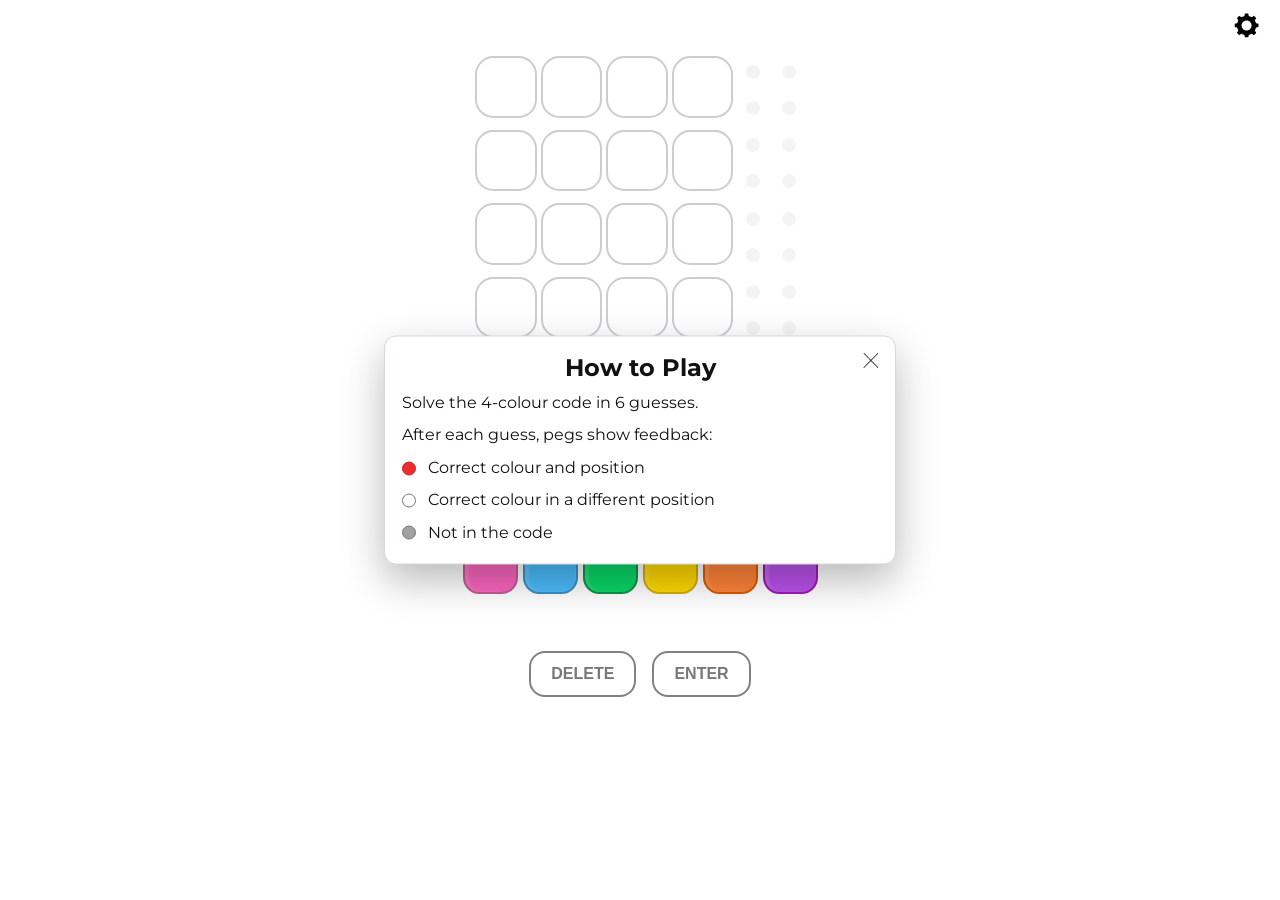
==== game_screens/easy_game.html @ 803e317e "Add share feature to share user results via copying the peg feedback to the clipboard" ====
<!DOCTYPE html>
<html lang="en">

<head>
  <meta charset="UTF-8">
  <meta name="viewport" content="width=device-width, initial-scale=1.0">
  <title>Cryptle-Easy</title>
  <link rel="stylesheet" href="../styles/index.css">
  <link rel="stylesheet" href="../styles/game_styles.css">
  <script src="../scripts/game_logic.js" defer></script>
  <script src="../scripts/game_visuals.js" defer></script>
</head>

<body>
  <div class="container">
    <div class="game-container">
      <header class="toolbar-header">
        <section class="toolbar-section">
          <div class="settings-menu">
            <button class="settings-cog-button" id="settings-cog-button" type="button" aria-label="Open settings menu"
              aria-haspopup="true" aria-expanded="false" aria-controls="settings-dropdown">
              <img class="settings-cog-icon" src="../assets/settings-cog.svg" alt="" aria-hidden="true">
            </button>
            <div class="settings-dropdown hidden" id="settings-dropdown" role="menu" aria-label="Settings">
              <button class="settings-close-button" id="settings-close-button" type="button" aria-label="Close settings menu">
                <img class="settings-close-icon" src="../assets/X.svg" alt="" aria-hidden="true">
              </button>
              <h2>Settings</h2>
              <label class="settings-option" for="dark-mode-toggle">
                <span>Dark mode</span>
                <input id="dark-mode-toggle" type="checkbox" role="menuitemcheckbox">
              </label>
              <label class="settings-option" for="high-contrast-mode-toggle">
                <span class="settings-option-copy">
                  <span class="settings-option-title">High Contrast mode</span>
                  <span class="settings-option-subtitle">Colourblindness and contrast adjustments</span>
                </span>
                <input id="high-contrast-mode-toggle" type="checkbox" role="menuitemcheckbox">
              </label>
              <button class="settings-option settings-link-button" id="how-to-play-button" type="button">
                <span class="settings-option-title">How to Play</span>
              </button>
            </div>
            <div class="settings-dropdown how-to-play-modal hidden" id="how-to-play-modal" role="dialog" aria-modal="true" aria-labelledby="how-to-play-title">
              <button class="settings-close-button" id="how-to-play-close-button" type="button" aria-label="Close how to play">
                <img class="settings-close-icon" src="../assets/X.svg" alt="" aria-hidden="true">
              </button>
              <h2 id="how-to-play-title">How to Play</h2>
              <p>Solve the 4-colour code in 6 guesses.</p>
              <p>After each guess, pegs show feedback:</p>
              <p><span class="how-to-play-peg" data-state="correct" aria-hidden="true"></span> Correct colour and position</p>
              <p><span class="how-to-play-peg" data-state="almost" aria-hidden="true"></span> Correct colour in a different position</p>
              <p><span class="how-to-play-peg" data-state="incorrect" aria-hidden="true"></span> Not in the code</p>
            </div>
          </div>
        </section>
      </header>
      <main class="game-module">
        <div class="game-board-container">
          <div class="game-board">
            <div class="game-row" id="row-1">
              <div class="game-tile-container">
                <div class="game-tile" data-state="empty"></div>
              </div>
              <div class="game-tile-container">
                <div class="game-tile" data-state="empty"></div>
              </div>
              <div class="game-tile-container">
                <div class="game-tile" data-state="empty"></div>
              </div>
              <div class="game-tile-container">
                <div class="game-tile" data-state="empty"></div>
              </div>
              <div class="game-peg-container">
                <div class="game-peg" data-state="empty"></div>
                <div class="game-peg" data-state="empty"></div>
                <div class="game-peg" data-state="empty"></div>
                <div class="game-peg" data-state="empty"></div>
              </div>
            </div>
            <div class="game-row" id="row-2">
              <div class="game-tile-container">
                <div class="game-tile" data-state="empty"></div>
              </div>
              <div class="game-tile-container">
                <div class="game-tile" data-state="empty"></div>
              </div>
              <div class="game-tile-container">
                <div class="game-tile" data-state="empty"></div>
              </div>
              <div class="game-tile-container">
                <div class="game-tile" data-state="empty"></div>
              </div>
              <div class="game-peg-container">
                <div class="game-peg" data-state="empty"></div>
                <div class="game-peg" data-state="empty"></div>
                <div class="game-peg" data-state="empty"></div>
                <div class="game-peg" data-state="empty"></div>
              </div>
            </div>
            <div class="game-row" id="row-3">
              <div class="game-tile-container">
                <div class="game-tile" data-state="empty"></div>
              </div>
              <div class="game-tile-container">
                <div class="game-tile" data-state="empty"></div>
              </div>
              <div class="game-tile-container">
                <div class="game-tile" data-state="empty"></div>
              </div>
              <div class="game-tile-container">
                <div class="game-tile" data-state="empty"></div>
              </div>
              <div class="game-peg-container">
                <div class="game-peg" data-state="empty"></div>
                <div class="game-peg" data-state="empty"></div>
                <div class="game-peg" data-state="empty"></div>
                <div class="game-peg" data-state="empty"></div>
              </div>
            </div>
            <div class="game-row" id="row-4">
              <div class="game-tile-container">
                <div class="game-tile" data-state="empty"></div>
              </div>
              <div class="game-tile-container">
                <div class="game-tile" data-state="empty"></div>
              </div>
              <div class="game-tile-container">
                <div class="game-tile" data-state="empty"></div>
              </div>
              <div class="game-tile-container">
                <div class="game-tile" data-state="empty"></div>
              </div>
              <div class="game-peg-container">
                <div class="game-peg" data-state="empty"></div>
                <div class="game-peg" data-state="empty"></div>
                <div class="game-peg" data-state="empty"></div>
                <div class="game-peg" data-state="empty"></div>
              </div>
            </div>
            <div class="game-row" id="row-5">
              <div class="game-tile-container">
                <div class="game-tile" data-state="empty"></div>
              </div>
              <div class="game-tile-container">
                <div class="game-tile" data-state="empty"></div>
              </div>
              <div class="game-tile-container">
                <div class="game-tile" data-state="empty"></div>
              </div>
              <div class="game-tile-container">
                <div class="game-tile" data-state="empty"></div>
              </div>
              <div class="game-peg-container">
                <div class="game-peg" data-state="empty"></div>
                <div class="game-peg" data-state="empty"></div>
                <div class="game-peg" data-state="empty"></div>
                <div class="game-peg" data-state="empty"></div>
              </div>
            </div>
            <div class="game-row" id="row-6">
              <div class="game-tile-container">
                <div class="game-tile" data-state="empty"></div>
              </div>
              <div class="game-tile-container">
                <div class="game-tile" data-state="empty"></div>
              </div>
              <div class="game-tile-container">
                <div class="game-tile" data-state="empty"></div>
              </div>
              <div class="game-tile-container">
                <div class="game-tile" data-state="empty"></div>
              </div>
              <div class="game-peg-container">
                <div class="game-peg" data-state="empty"></div>
                <div class="game-peg" data-state="empty"></div>
                <div class="game-peg" data-state="empty"></div>
                <div class="game-peg" data-state="empty"></div>
              </div>
            </div>
          </div>
        </div>
        <div class="game-codeboard">
          <div class="random code-display hidden" id="daily-code-container">
            <p class="random-code-text">Today's code: <span id="daily-code-display"></span></p>
            <p class="game-over-message" id="game-over-message" aria-live="polite"></p>
            <div class="share-results-container" id="share-results-container">
              <button class="code-action-button" id="share-results-button" type="button">SHARE</button>
              <p class="share-results-feedback" id="share-results-feedback" aria-live="polite"></p>
            </div>
          </div>
          <div class="codeboard-row">
            <div class="codeboard-tile-container">
              <div class="codeboard-tile" alt="pink tile" data-key="pink" role="button">
              </div>
            </div>
            <div class="codeboard-tile-container">
              <div class="codeboard-tile" alt="blue tile" data-key="blue" role="button">
              </div>
            </div>
            <div class="codeboard-tile-container">
              <div class="codeboard-tile" alt="green tile" data-key="green" role="button">
              </div>
            </div>
            <div class="codeboard-tile-container">
              <div class="codeboard-tile" alt="yellow tile" data-key="yellow" role="button">
              </div>
            </div>
            <div class="codeboard-tile-container">
              <div class="codeboard-tile" alt="orange tile" data-key="orange" role="button">
              </div>
            </div>
            <div class="codeboard-tile-container">
              <div class="codeboard-tile" alt="purple tile" data-key="purple" role="button">
              </div>
            </div>
          </div>
          <div class="code-actions-row">
            <button class="code-action-button" id="delete-button">DELETE</button>
            <button class="code-action-button" id="enter-button">ENTER</button>
          </div>
        </div>
      </main>
      <footer class="module-footer"></footer>
    </div>
  </div>
</body>
</html>
---- styles/index.css ----
@import url('https://fonts.googleapis.com/css2?family=Montserrat:ital,wght@0,100..900;1,100..900&display=swap');

:root {
  font-family: 'Montserrat', serif;
  font-size: 16px;
  --cryptle-icon: url('../assets/logo.svg');
  --color-background: #8ebdce;
  --game-color-background: #ffffff;
  --game-text-color: #111111;
  --settings-surface-color: #ffffff;
  --settings-border-color: #d0d7de;
  --settings-text-color: #111111;
  --settings-hover-color: #f5f6f8;
  --settings-cog-color: #222222;
  --empty-tile-color: #cbcdd1;

  /* Spacing variables */
  --vertical-spacing-0-5: 4px;
  --horizontal-spacing-0-5: 4px;
  --vertical-spacing-2: 16px;
  --horizontal-spacing-2: 16px;
  --vertical-spacing-1-5: 12px;
  --header-height: 40px;
  --header-toolbar-height: 50px;
  --header-padding-x: var(--horizontal-spacing-2);
  --game-max-width: 500px;
  --codeboard-height: 200px;

  /* Colours for pegs indicating correctness of guess */
  --red-peg-color: #ed2d2d;
  --red-peg-border: #c52323;
  --white-peg-color: #ffffff;
  --white-peg-border: #757575;
  --grey-peg-color: #a2a2a2;
  --grey-peg-border: #757575;
  --empty-peg-color: #f4f4f4;

  /* Button styles */
  --bg-btn-primary: #000000;
  --text-btn-primary: #ffffff;
  --sm-btn-border-color: #828181;
  --sm-btn-text-color: #787878;
  --share-btn-color: rgb(87, 198, 67);
  --share-border-color: rgb(71, 167, 54);


  /* tile colours */
  --tile-pink-background: #fb65bf;
  --tile-pink-border: #c35c95;
  --tile-blue-background: #4bbcfd;
  --tile-blue-border: #3a92c6;
  --tile-green-background: #09d766;
  --tile-green-border: #0e944a;
  --tile-yellow-background: #ffd900;
  --tile-yellow-border: #d4ad00;
  --tile-orange-background: #ff8437;
  --tile-orange-border: #de5900;
  --tile-purple-background: #ba51ea;
  --tile-purple-border: #9f19b7;
  --tile-brown-background: #d36e33;
  --tile-brown-border: #82431e;
  --tile-red-background: #f75353;
  --tile-red-border: #9f0e0e;
}

:root[data-theme="dark"] {
  --game-color-background: #12161c;
  --game-text-color: #f0f3f8;
  --settings-surface-color: #1d2630;
  --settings-border-color: #34475a;
  --settings-text-color: #f0f3f8;
  --settings-hover-color: #253242;
  --settings-cog-color: #f0f3f8;
  --empty-tile-color: #4a5664;
  --empty-peg-color: #212932;
  --white-peg-border: #c9d5e1;
  --grey-peg-color: #455365;
  --grey-peg-border: #424e5d;
  --sm-btn-text-color: #939292;
  --sm-btn-border-color: #858585;
}

:root[data-contrast="high"] {
  --tile-pink-background: #cc79a7;
  --tile-blue-background: #56b4e9;
  --tile-green-background: #017d5c;
  --tile-green-border: #026b4f;
  --tile-yellow-background: #ffb300;
  --tile-yellow-border: #d89700;
  --tile-orange-background: #ff6800;
  --tile-purple-background: #803e75;
  --tile-purple-border: #602a57;
  --tile-brown-background: #c6bab3;
  --tile-brown-border: #b4a399;
  --tile-red-background: #c10020;
  --tile-red-border: #9f011b;
  --empty-tile-color: #797979;
  --sm-btn-border-color: #797979;
}
---- styles/game_styles.css ----
html {
  height: 100%;
}

body {
  height: 100%;
  background-color: var(--game-color-background);
  color: var(--game-text-color);
  margin: 0;
  padding: 0;
  overflow-y: hidden;
}

div {
  margin: 0;
  padding: 0;
  border: 0;
  font-size: 100%;
  font: inherit;
  vertical-align: baseline;
}

header {
  display: block;
}

.hidden {
  display: none;
}

.toolbar-header {
  width: 100%;
  height: var(--header-toolbar-height);
  display: flex;
  align-items: center;
}

.toolbar-section {
  height: 48px;
  width: 100%;
  display: flex;
  align-items: center;
  justify-content: flex-end;
  padding: 0 var(--horizontal-spacing-2) 0 0;
  position: relative;
}

.settings-menu {
  position: relative;
}

.settings-cog-button {
  width: 35px;
  height: 35px;
  border: 0;
  border-radius: 0;
  background: transparent;
  color: var(--settings-cog-color);
  display: inline-flex;
  justify-content: center;
  align-items: center;
  cursor: pointer;
  padding: 0;
}

.settings-cog-icon {
  width: 25px;
  height: 25px;
  display: block;
}

:root[data-theme="dark"] .settings-cog-icon {
  filter: brightness(0) invert(1);
}

.settings-cog-button:focus-visible {
  outline: 2px solid var(--settings-border-color);
  outline-offset: 2px;
}

.settings-dropdown {
  position: fixed;
  top: 50%;
  left: 50%;
  transform: translate(-50%, -50%);
  width: min(500px, calc(100vw - 32px));
  background-color: var(--settings-surface-color);
  border: 1px solid var(--settings-border-color);
  border-radius: 12px;
  box-shadow: 0 16px 40px rgba(0, 0, 0, 0.28);
  color: var(--settings-text-color);
  z-index: 200;
  padding: 6px 5px 20px;
}

.settings-close-button {
  position: absolute;
  top: 10px;
  right: 10px;
  width: 28px;
  height: 28px;
  border: 0;
  background: transparent;
  display: inline-flex;
  justify-content: center;
  align-items: center;
  cursor: pointer;
  padding: 0;
}

.settings-close-icon {
  width: 16px;
  height: 16px;
  display: block;
}

:root[data-theme="dark"] .settings-close-icon {
  filter: brightness(0) invert(1);
}

.settings-close-button:focus-visible {
  outline: 2px solid var(--settings-border-color);
  outline-offset: 2px;
}

.settings-option {
  display: flex;
  justify-content: space-between;
  align-items: center;
  gap: 8px;
  padding: 10px 12px;
  cursor: pointer;
  user-select: none;
}

.settings-option:hover {
  background: var(--settings-hover-color);
}

.settings-option-copy {
  display: flex;
  flex-direction: column;
  align-items: flex-start;
  gap: 2px;
}

.settings-option-title {
  line-height: 1.2;
}

.settings-option-subtitle {
  font-size: 0.8rem;
  line-height: 1.2;
  opacity: 0.8;
}

.settings-option input[type="checkbox"] {
  width: 16px;
  height: 16px;
}

.settings-link-button {
  width: 100%;
  border: 0;
  background: transparent;
  color: inherit;
  font: inherit;
  text-align: left;
}

.settings-dropdown h2 {
  text-align: center;
  margin: 10px 12px 8px;
}

.how-to-play-modal p {
  margin: 10px 12px 0;
  line-height: 1.4;
}

.how-to-play-peg {
  display: inline-block;
  width: 12px;
  height: 12px;
  border-radius: 50%;
  margin-right: 8px;
  vertical-align: middle;
}

.container {
  flex: 1;
  display: flex;
  flex-direction: column;
  width: 100%;
}

.game-container {
  position: relative;
  min-height: 100dvh;
}

.game-module {
  width: 100%;
  max-width: var(--game-max-width);
  margin: 0 auto;
  display: flex;
  flex-direction: column;
  height: calc(100% - var(--header-toolbar-height));
}

.game-board-container {
  display: flex;
  justify-content: center;
  align-items: center;
  flex-grow: 1;
  overflow: hidden;
}

.game-board {
  display: grid;
  grid-template-rows: repeat(6, 1fr);
  grid-gap: 6px;
  padding: 6px;
  box-sizing: border-box;
  min-width: min(280px, 100vw);
}

.game-row {
  display: grid;
  grid-gap: 4px;
  grid-template-columns: repeat(4, 1fr) 0.65fr;
}

.game-peg-container {
  display: grid;
  grid-template-columns: repeat(2, 1fr);
  grid-template-rows: repeat(2, 1fr);
  width: 100%;
  aspect-ratio: 1 / 1;
  gap: 4px;
  align-items: center;
  justify-items: center;
  box-sizing: border-box;
}

.game-peg {
  width: 100%;
  max-width: 14px;
  aspect-ratio: 1 / 1;
  border-radius: 50%;
  box-sizing: border-box;
}

.game-peg[data-state="empty"] {
  background-color: var(--empty-peg-color);
}

.game-peg[data-state="correct"], .how-to-play-peg[data-state="correct"] {
  background-color: var(--red-peg-color);
  border: 1.5px solid var(--red-peg-border);
}

.game-peg[data-state="almost"], .how-to-play-peg[data-state="almost"] {
  background-color: var(--white-peg-color);
  border: 1.5px solid var(--white-peg-border);
}

.game-peg[data-state="incorrect"], .how-to-play-peg[data-state="incorrect"] {
  background-color: var(--grey-peg-color);
  border: 1.5px solid var(--grey-peg-border);
}

.game-tile-container {
  display:block
}

.game-tile {
  width: 100%;
  aspect-ratio: 1 / 1;
  display: inline-flex;
  justify-content: center;
  align-items: center;
  vertical-align: middle;
  box-sizing: border-box;
  user-select: none;
  border-radius: 30%;
}

.game-tile[data-state="empty"] {
  border: 2px solid var(--empty-tile-color);
}

.game-tile[data-state="pink"],
.codeboard-tile[data-key="pink"],
.daily-code-dot[data-state="pink"] {
  background-color: var(--tile-pink-background);
  border: 2px solid var(--tile-pink-border);
  box-shadow:inset 2px 2px 2px 2px rgb(249, 249, 249, 0.15); 
}

.game-tile[data-state="blue"],
.codeboard-tile[data-key="blue"],
.daily-code-dot[data-state="blue"] {
  background-color: var(--tile-blue-background);
  border: 2px solid var(--tile-blue-border);
  box-shadow:inset 2px 2px 2px 2px rgb(249, 249, 249, 0.15); 
}

.game-tile[data-state="green"],
.codeboard-tile[data-key="green"],
.daily-code-dot[data-state="green"] {
  background-color: var(--tile-green-background);
  border: 2px solid var(--tile-green-border);
  box-shadow:inset 2px 2px 2px 2px rgb(249, 249, 249, 0.15); 
}

.game-tile[data-state="yellow"],
.codeboard-tile[data-key="yellow"],
.daily-code-dot[data-state="yellow"] {
  background-color: var(--tile-yellow-background);
  border: 2px solid var(--tile-yellow-border);
  box-shadow:inset 2px 2px 2px 2px rgb(249, 249, 249, 0.15); 
}

.game-tile[data-state="orange"],
.codeboard-tile[data-key="orange"],
.daily-code-dot[data-state="orange"] {
  background-color: var(--tile-orange-background);
  border: 2px solid var(--tile-orange-border);
  box-shadow:inset 2px 2px 2px 2px rgb(249, 249, 249, 0.15); 
}

.game-tile[data-state="purple"],
.codeboard-tile[data-key="purple"],
.daily-code-dot[data-state="purple"] {
  background-color: var(--tile-purple-background);
  border: 2px solid var(--tile-purple-border);
  box-shadow:inset 2px 2px 2px 2px rgb(249, 249, 249, 0.15); 
}

.game-tile[data-state="brown"],
.codeboard-tile[data-key="brown"],
.daily-code-dot[data-state="brown"] {
  background-color: var(--tile-brown-background);
  border: 2px solid var(--tile-brown-border);
  box-shadow:inset 2px 2px 2px 2px rgb(249, 249, 249, 0.15); 
}

.game-tile[data-state="red"],
.codeboard-tile[data-key="red"],
.daily-code-dot[data-state="red"] {
  background-color: var(--tile-red-background);
  border: 2px solid var(--tile-red-border);
  box-shadow:inset 2px 2px 2px 2px rgb(249, 249, 249, 0.15); 
}

#daily-code-container {
  text-align: center;
}

#daily-code-display {
  display: inline-flex;
  gap: 8px;
  vertical-align: middle;
}

.daily-code-dot {
  width: 16px;
  height: 16px;
  border-radius: 30%;
  display: inline-block;
  box-sizing: border-box;
}

.game-codeboard {
  display: flex;
  flex-direction: column;
  justify-content: center;
  align-items: center;
  height: var(--codeboard-height);
}

.game-codeboard.game-over {
  justify-content: flex-start;
  padding-top: var(--vertical-spacing-0-5);
}

.codeboard-row {
  display: flex;
  justify-content: center;
  align-items: center;
  flex-grow: 1;
  overflow: hidden;
  gap: 5px;
}

.game-codeboard-hard .codeboard-row {
  flex-grow: 0;
}

.game-codeboard-hard .codeboard-row + .codeboard-row {
  margin-top: 6px;
}

.codeboard-tile-container {
  display: block;
}

.codeboard-tile {
  width: clamp(45px, 10vw, 55px);
  box-shadow:inset 2px 2px 2px 2px rgb(249, 249, 249, 0.15); 
  border-radius: 30%;
  aspect-ratio: 1 / 1;
  display: inline-flex;
  justify-content: center;
  align-items: center;
  vertical-align: middle;
  box-sizing: border-box;
  flex: 0 0 auto;
  cursor: pointer;
  transition: transform 100ms ease-out;
  transform-origin: center;
}

.codeboard-tile:active {
  transform: scale(0.90);
}

.codeboard-tile:focus-visible {
  outline: 1px solid #111;
  outline-offset: 2px;
}

.code-actions-row {
  display: flex;
  justify-content: center;
  align-items: center;
  gap: 16px;
  margin-top: var(--vertical-spacing-2);
}

.code-action-button {
  background: transparent;
  border: 2px solid var(--sm-btn-border-color);
  color: var(--sm-btn-text-color);
  padding: 12px 20px;
  border-radius: 16px;
  cursor: pointer;
  font-size: 16px;
  font-weight: 600;
}

@media (min-width: 768px) {
  .game-board {
    min-width: 320px;
  }
}

.game-over-message {
  margin: 18px 0 0;
  text-align: center;
  font-size: 21px;
  max-width: 280px;
}

.game-over-title {
  margin: 18px 0 0;
  text-align: center;
  font-size: 28px;
  font-weight: 700;
}

.game-over-subtext {
  margin: 8px 0 0;
  text-align: center;
  font-size: 18px;
}

.share-results-container {
  margin-top: 14px;
  display: flex;
  flex-direction: column;
  align-items: center;
  gap: 8px;
}

.share-results-feedback {
  margin: 0;
  min-height: 1.25rem;
  font-size: 0.95rem;
}

#share-results-button {
  background-color: var(--share-btn-color);
  border-color: var(--share-border-color);
  color: var(--text-btn-primary);
}
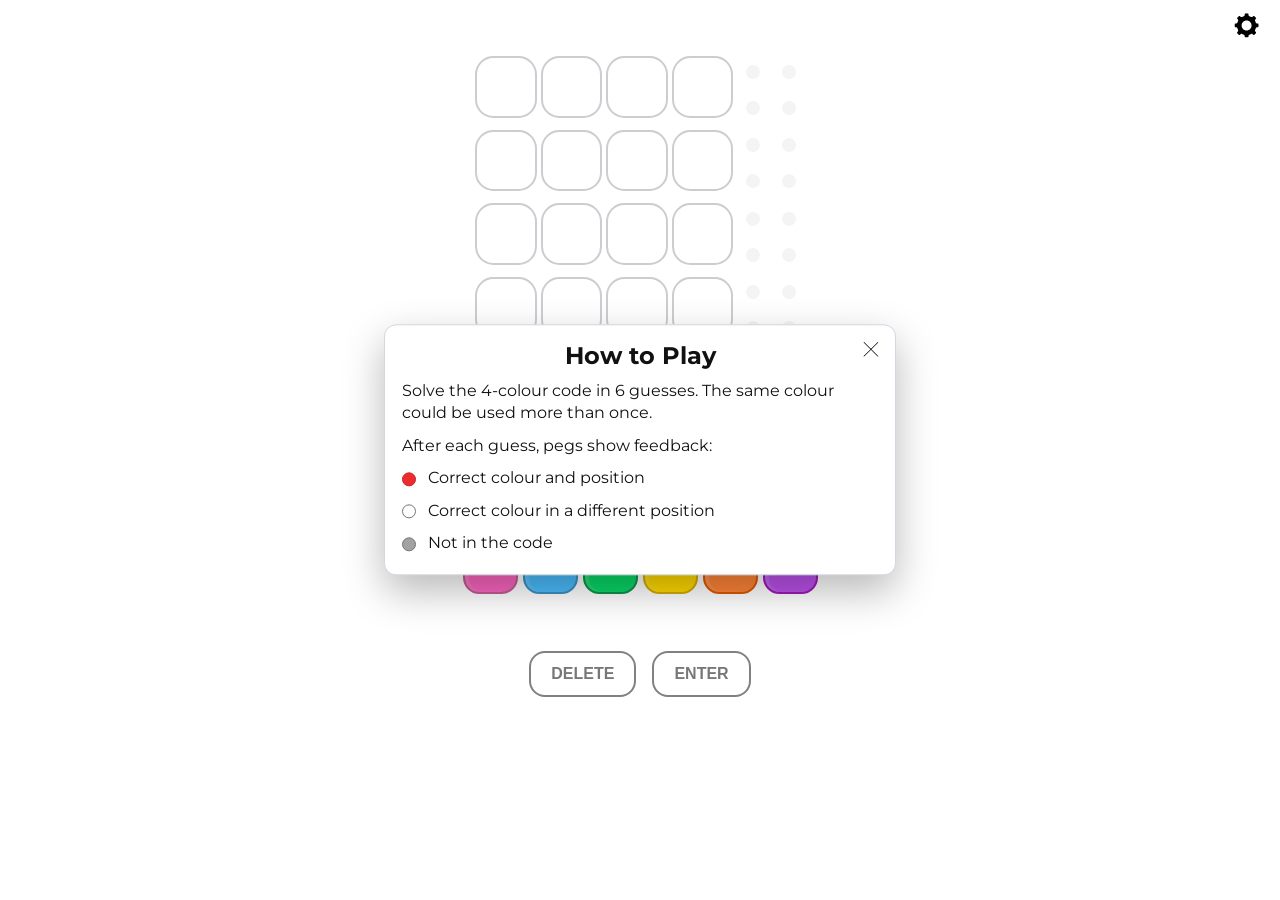
==== commit f2abc59e: "Add more info to how to play" ====
--- a/game_screens/easy_game.html
+++ b/game_screens/easy_game.html
@@ -46,7 +46,7 @@
                 <img class="settings-close-icon" src="../assets/X.svg" alt="" aria-hidden="true">
               </button>
               <h2 id="how-to-play-title">How to Play</h2>
-              <p>Solve the 4-colour code in 6 guesses.</p>
+              <p>Solve the 4-colour code in 6 guesses. The same colour could be used more than once.</p>
               <p>After each guess, pegs show feedback:</p>
               <p><span class="how-to-play-peg" data-state="correct" aria-hidden="true"></span> Correct colour and position</p>
               <p><span class="how-to-play-peg" data-state="almost" aria-hidden="true"></span> Correct colour in a different position</p>
--- a/styles/game_styles.css
+++ b/styles/game_styles.css
@@ -9,6 +9,14 @@
   margin: 0;
   padding: 0;
   overflow-y: hidden;
+}
+
+.game-container,
+.codeboard-tile,
+.code-action-button,
+.settings-cog-button,
+.settings-close-button {
+  touch-action: manipulation;
 }
 
 div {
@@ -484,6 +492,10 @@
   gap: 8px;
 }
 
+.share-results-container.hidden {
+  display: none;
+}
+
 .share-results-feedback {
   margin: 0;
   min-height: 1.25rem;
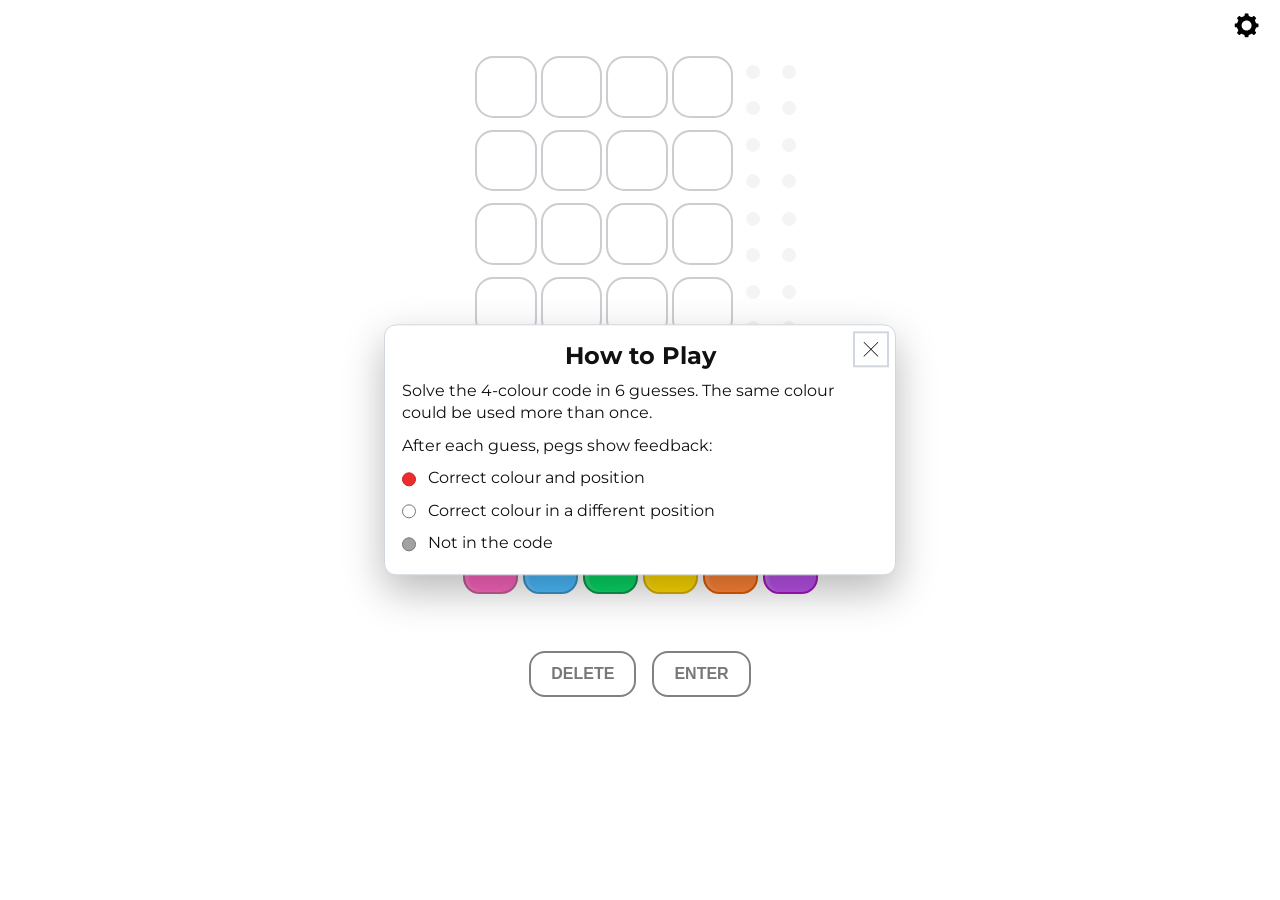
==== commit 8c30201e: "Improve accessibility features" ====
--- a/game_screens/easy_game.html
+++ b/game_screens/easy_game.html
@@ -4,6 +4,7 @@
 <head>
   <meta charset="UTF-8">
   <meta name="viewport" content="width=device-width, initial-scale=1.0">
+
   <title>Cryptle-Easy</title>
   <link rel="stylesheet" href="../styles/index.css">
   <link rel="stylesheet" href="../styles/game_styles.css">
@@ -18,30 +19,30 @@
         <section class="toolbar-section">
           <div class="settings-menu">
             <button class="settings-cog-button" id="settings-cog-button" type="button" aria-label="Open settings menu"
-              aria-haspopup="true" aria-expanded="false" aria-controls="settings-dropdown">
+              aria-haspopup="dialog" aria-expanded="false" aria-controls="settings-dropdown">
               <img class="settings-cog-icon" src="../assets/settings-cog.svg" alt="" aria-hidden="true">
             </button>
-            <div class="settings-dropdown hidden" id="settings-dropdown" role="menu" aria-label="Settings">
+            <div class="settings-dropdown hidden" id="settings-dropdown" role="dialog" aria-modal="true" aria-labelledby="settings-title" aria-hidden="true">
               <button class="settings-close-button" id="settings-close-button" type="button" aria-label="Close settings menu">
                 <img class="settings-close-icon" src="../assets/X.svg" alt="" aria-hidden="true">
               </button>
-              <h2>Settings</h2>
+              <h2 id="settings-title">Settings</h2>
               <label class="settings-option" for="dark-mode-toggle">
                 <span>Dark mode</span>
-                <input id="dark-mode-toggle" type="checkbox" role="menuitemcheckbox">
+                <input id="dark-mode-toggle" type="checkbox">
               </label>
               <label class="settings-option" for="high-contrast-mode-toggle">
                 <span class="settings-option-copy">
                   <span class="settings-option-title">High Contrast mode</span>
                   <span class="settings-option-subtitle">Colourblindness and contrast adjustments</span>
                 </span>
-                <input id="high-contrast-mode-toggle" type="checkbox" role="menuitemcheckbox">
+                <input id="high-contrast-mode-toggle" type="checkbox">
               </label>
               <button class="settings-option settings-link-button" id="how-to-play-button" type="button">
                 <span class="settings-option-title">How to Play</span>
               </button>
             </div>
-            <div class="settings-dropdown how-to-play-modal hidden" id="how-to-play-modal" role="dialog" aria-modal="true" aria-labelledby="how-to-play-title">
+            <div class="settings-dropdown how-to-play-modal hidden" id="how-to-play-modal" role="dialog" aria-modal="true" aria-labelledby="how-to-play-title" aria-hidden="true">
               <button class="settings-close-button" id="how-to-play-close-button" type="button" aria-label="Close how to play">
                 <img class="settings-close-icon" src="../assets/X.svg" alt="" aria-hidden="true">
               </button>
@@ -191,33 +192,27 @@
           </div>
           <div class="codeboard-row">
             <div class="codeboard-tile-container">
-              <div class="codeboard-tile" alt="pink tile" data-key="pink" role="button">
-              </div>
-            </div>
-            <div class="codeboard-tile-container">
-              <div class="codeboard-tile" alt="blue tile" data-key="blue" role="button">
-              </div>
-            </div>
-            <div class="codeboard-tile-container">
-              <div class="codeboard-tile" alt="green tile" data-key="green" role="button">
-              </div>
-            </div>
-            <div class="codeboard-tile-container">
-              <div class="codeboard-tile" alt="yellow tile" data-key="yellow" role="button">
-              </div>
-            </div>
-            <div class="codeboard-tile-container">
-              <div class="codeboard-tile" alt="orange tile" data-key="orange" role="button">
-              </div>
-            </div>
-            <div class="codeboard-tile-container">
-              <div class="codeboard-tile" alt="purple tile" data-key="purple" role="button">
-              </div>
+              <button class="codeboard-tile" type="button" aria-label="Pink tile" data-key="pink"></button>
+            </div>
+            <div class="codeboard-tile-container">
+              <button class="codeboard-tile" type="button" aria-label="Blue tile" data-key="blue"></button>
+            </div>
+            <div class="codeboard-tile-container">
+              <button class="codeboard-tile" type="button" aria-label="Green tile" data-key="green"></button>
+            </div>
+            <div class="codeboard-tile-container">
+              <button class="codeboard-tile" type="button" aria-label="Yellow tile" data-key="yellow"></button>
+            </div>
+            <div class="codeboard-tile-container">
+              <button class="codeboard-tile" type="button" aria-label="Orange tile" data-key="orange"></button>
+            </div>
+            <div class="codeboard-tile-container">
+              <button class="codeboard-tile" type="button" aria-label="Purple tile" data-key="purple"></button>
             </div>
           </div>
           <div class="code-actions-row">
-            <button class="code-action-button" id="delete-button">DELETE</button>
-            <button class="code-action-button" id="enter-button">ENTER</button>
+            <button class="code-action-button" id="delete-button" type="button">DELETE</button>
+            <button class="code-action-button" id="enter-button" type="button">ENTER</button>
           </div>
         </div>
       </main>
--- a/styles/game_styles.css
+++ b/styles/game_styles.css
@@ -416,6 +416,11 @@
 
 .codeboard-tile {
   width: clamp(45px, 10vw, 55px);
+  padding: 0;
+  border: 0;
+  background: transparent;
+  appearance: none;
+  -webkit-appearance: none;
   box-shadow:inset 2px 2px 2px 2px rgb(249, 249, 249, 0.15); 
   border-radius: 30%;
   aspect-ratio: 1 / 1;
@@ -458,6 +463,13 @@
   font-weight: 600;
 }
 
+.code-action-button:focus-visible,
+.settings-link-button:focus-visible,
+.settings-option input[type="checkbox"]:focus-visible {
+  outline: 2px solid var(--settings-border-color);
+  outline-offset: 2px;
+}
+
 @media (min-width: 768px) {
   .game-board {
     min-width: 320px;
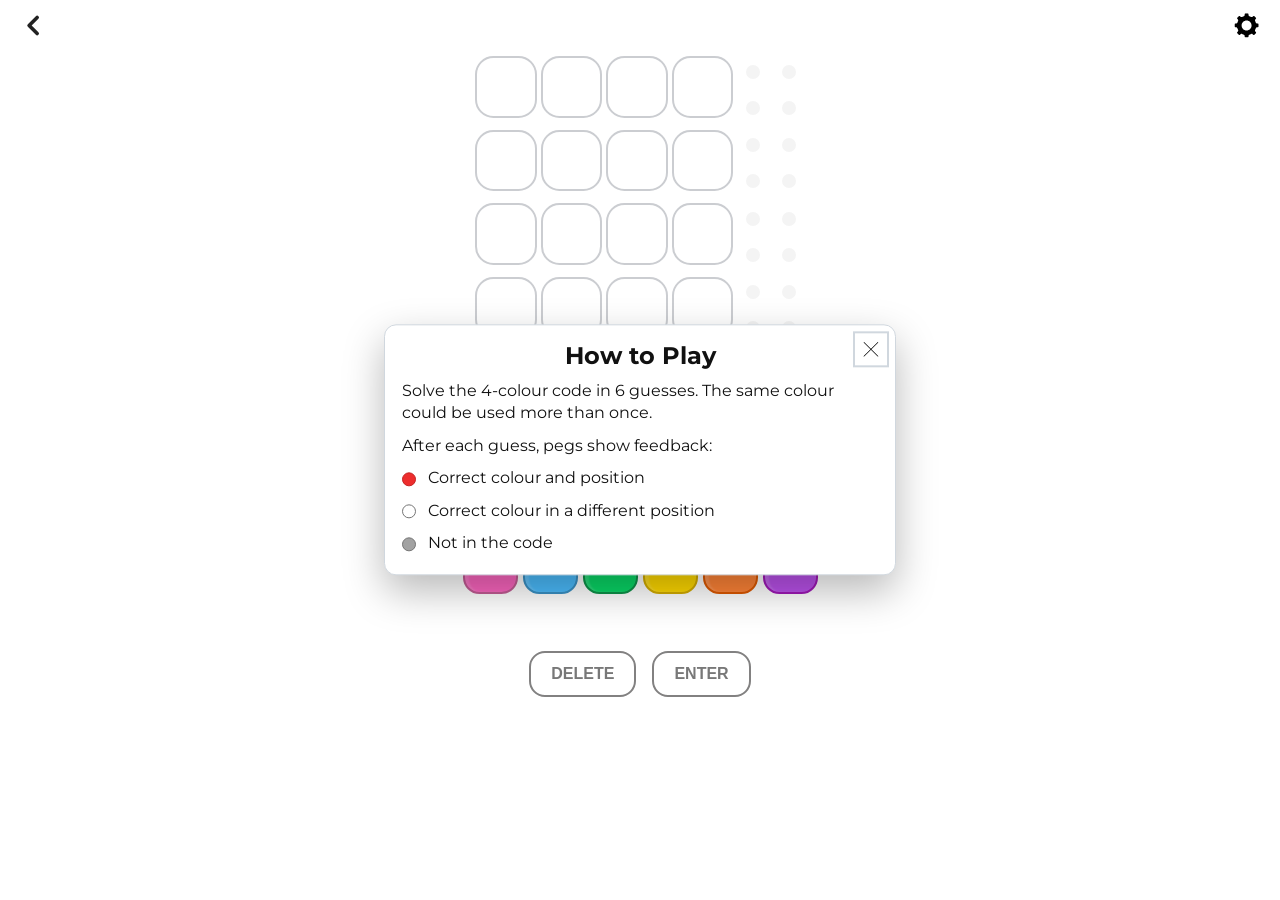
==== commit 690eadb5: "Add back button" ====
--- a/game_screens/easy_game.html
+++ b/game_screens/easy_game.html
@@ -17,6 +17,11 @@
     <div class="game-container">
       <header class="toolbar-header">
         <section class="toolbar-section">
+          <a class="back-button" href="../index.html" aria-label="Back to home">
+            <svg class="back-button-icon" viewBox="0 0 24 24" aria-hidden="true" focusable="false">
+              <path d="M14.5 6.5 9 12l5.5 5.5" fill="none" stroke-linecap="round" stroke-linejoin="round" stroke-width="2.5" />
+            </svg>
+          </a>
           <div class="settings-menu">
             <button class="settings-cog-button" id="settings-cog-button" type="button" aria-label="Open settings menu"
               aria-haspopup="dialog" aria-expanded="false" aria-controls="settings-dropdown">
--- a/styles/game_styles.css
+++ b/styles/game_styles.css
@@ -14,6 +14,7 @@
 .game-container,
 .codeboard-tile,
 .code-action-button,
+.back-button,
 .settings-cog-button,
 .settings-close-button {
   touch-action: manipulation;
@@ -48,15 +49,17 @@
   width: 100%;
   display: flex;
   align-items: center;
-  justify-content: flex-end;
-  padding: 0 var(--horizontal-spacing-2) 0 0;
+  justify-content: space-between;
+  padding: 0 var(--horizontal-spacing-2);
   position: relative;
 }
 
+.back-button,
 .settings-menu {
   position: relative;
 }
 
+.back-button,
 .settings-cog-button {
   width: 35px;
   height: 35px;
@@ -71,6 +74,17 @@
   padding: 0;
 }
 
+.back-button {
+  text-decoration: none;
+}
+
+.back-button-icon {
+  width: 35px;
+  height: 35px;
+  display: block;
+  stroke: currentColor;
+}
+
 .settings-cog-icon {
   width: 25px;
   height: 25px;
@@ -81,6 +95,7 @@
   filter: brightness(0) invert(1);
 }
 
+.back-button:focus-visible,
 .settings-cog-button:focus-visible {
   outline: 2px solid var(--settings-border-color);
   outline-offset: 2px;
